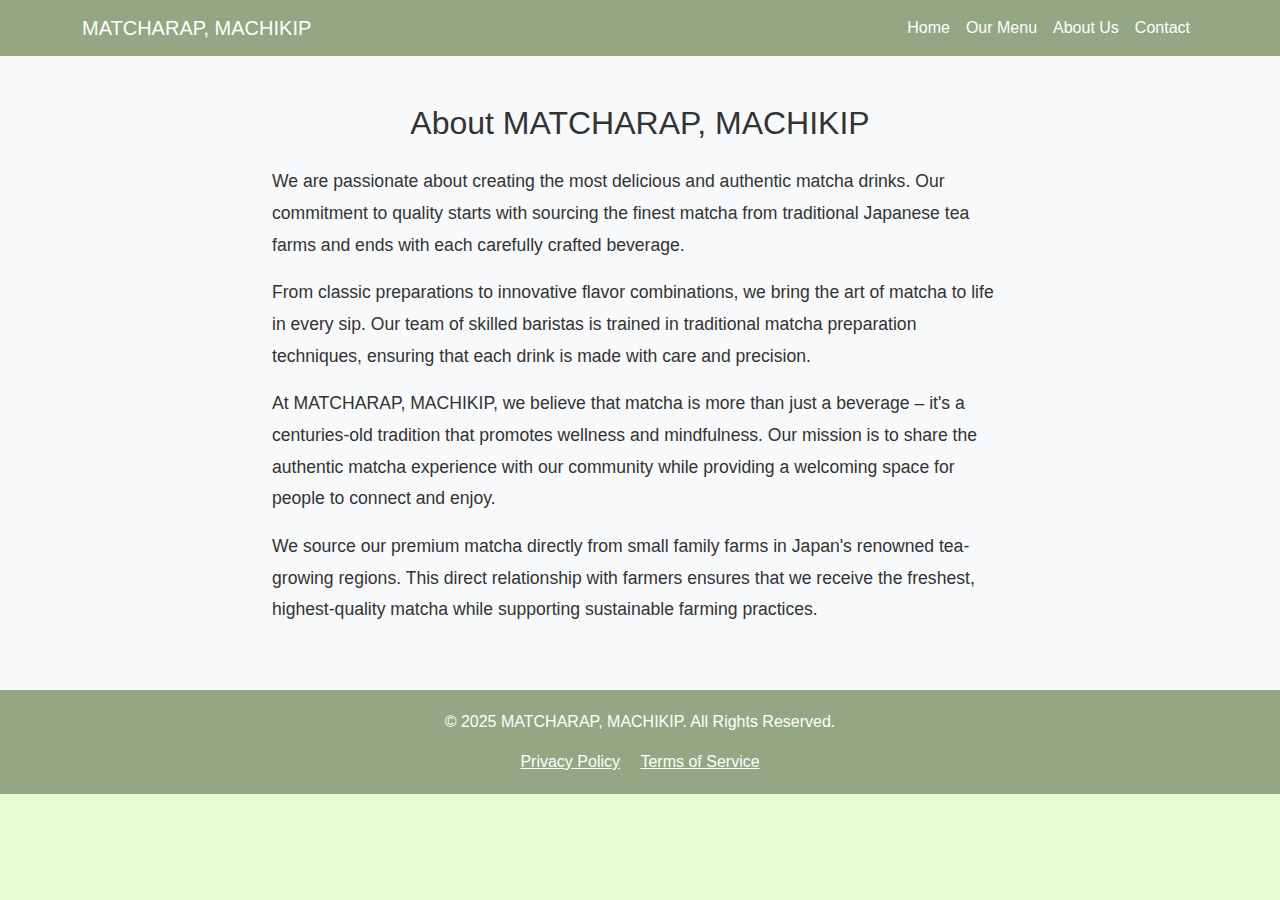
==== about.html @ 77ffc675 "first commit" ====
<!DOCTYPE html>
<html lang="en">
<head>
    <title>About Us - Matcharap, Machikip</title>
    <meta charset="UTF-8">
    <meta name="viewport" content="width=device-width, initial-scale=1.0">
    <link href="https://cdn.jsdelivr.net/npm/bootstrap@5.3.0/dist/css/bootstrap.min.css" rel="stylesheet">
    <style> 
        :root {
            --matcha-green: #2d8c4f;
            --matcha-light-green: #90ee90;
            --background-color: #f4f4f4;
        }
        
        body {
            font-family: 'Arial', sans-serif;
            background-color: #E5FDD1;
            color: #333;
        }
    
        .navbar {
            background-color: #94A684;
        }
    
        .navbar-brand, .navbar-nav .nav-link {
            color: white !important;
        }
        
        .about-section {
            padding: 80px 0;
        }
        
        .about-section p {
            font-size: 1.1rem;
            line-height: 1.8;
        }
    
        .footer {
            background-color: #94A684;
            color: white;
            padding: 20px 0;
        }
    </style>
</head>
<body>
    <!-- Navigation -->
    <nav class="navbar navbar-expand-lg navbar-dark">
        <div class="container">
            <a class="navbar-brand" href="index.html">MATCHARAP, MACHIKIP</a>
            <button class="navbar-toggler" type="button" data-bs-toggle="collapse" data-bs-target="#navbarNav">
                <span class="navbar-toggler-icon"></span>
            </button>
            <div class="collapse navbar-collapse" id="navbarNav">
                <ul class="navbar-nav ms-auto">
                    <li class="nav-item"><a class="nav-link" href="index.html">Home</a></li>
                    <li class="nav-item"><a class="nav-link" href="menu.html">Our Menu</a></li>
                    <li class="nav-item"><a class="nav-link" href="about.html">About Us</a></li>
                    <li class="nav-item"><a class="nav-link" href="contact.html">Contact</a></li>
                </ul>
            </div>
        </div>
    </nav>

    <!-- About Section -->
    <section class="about-section py-5 bg-light">
        <div class="container">
            <h2 class="text-center mb-4">About MATCHARAP, MACHIKIP</h2>
            <div class="row">
                <div class="col-md-8 mx-auto">
                    <p>We are passionate about creating the most delicious and authentic matcha drinks. Our commitment to quality starts with sourcing the finest matcha from traditional Japanese tea farms and ends with each carefully crafted beverage.</p>
                    <p>From classic preparations to innovative flavor combinations, we bring the art of matcha to life in every sip. Our team of skilled baristas is trained in traditional matcha preparation techniques, ensuring that each drink is made with care and precision.</p>
                    <p>At MATCHARAP, MACHIKIP, we believe that matcha is more than just a beverage – it's a centuries-old tradition that promotes wellness and mindfulness. Our mission is to share the authentic matcha experience with our community while providing a welcoming space for people to connect and enjoy.</p>
                    <p>We source our premium matcha directly from small family farms in Japan's renowned tea-growing regions. This direct relationship with farmers ensures that we receive the freshest, highest-quality matcha while supporting sustainable farming practices.</p>
                </div>
            </div>
        </div>
    </section>

    <!-- Footer -->
    <footer class="footer text-center">
        <div class="container">
            <p>&copy; 2025 MATCHARAP, MACHIKIP. All Rights Reserved.</p>
            <div>
                <a href="#" class="text-white mx-2">Privacy Policy</a>
                <a href="#" class="text-white mx-2">Terms of Service</a>
            </div>
        </div>
    </footer>

    <script src="https://cdn.jsdelivr.net/npm/bootstrap@5.3.0/dist/js/bootstrap.bundle.min.js"></script>
</body>
</html>
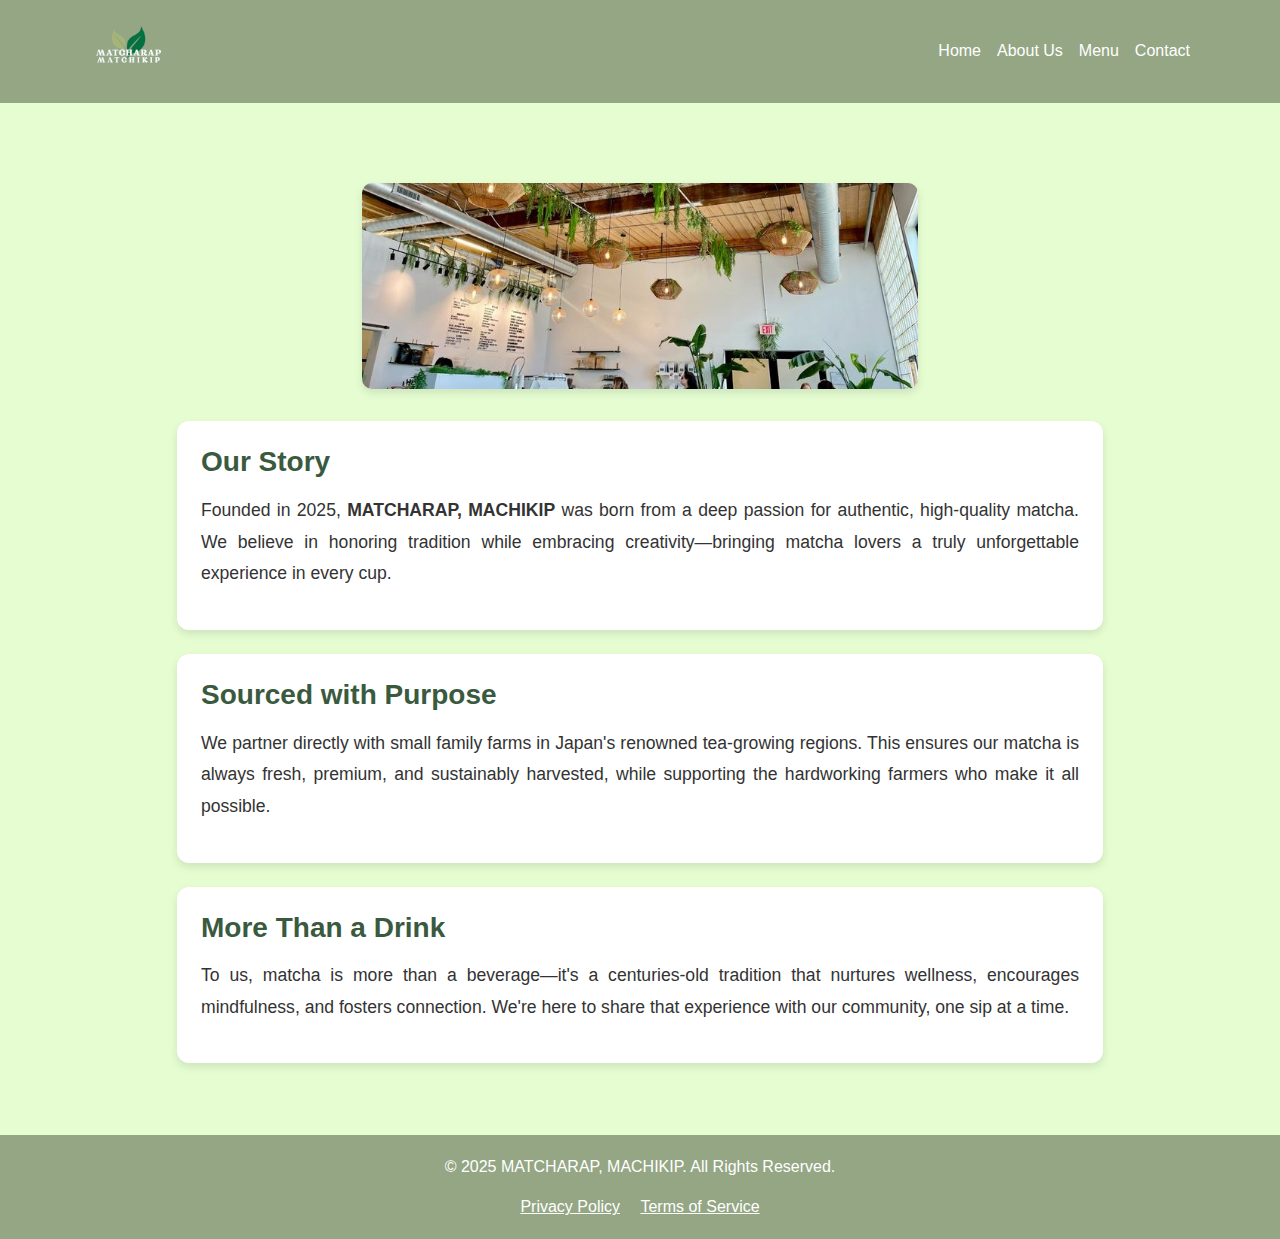
==== commit dba03e19: "updated" ====
--- a/about.html
+++ b/about.html
@@ -13,19 +13,42 @@
         }
         
         body {
-            font-family: 'Arial', sans-serif;
+            font-family: 'Segoe UI', Tahoma, Geneva, Verdana, sans-serif;
             background-color: #E5FDD1;
             color: #333;
+            overflow-x: hidden;
+            max-width: 100%;
+            margin: 0;
+            padding: 0;
         }
     
+        /* Navigation */
         .navbar {
             background-color: #94A684;
+            padding: 0.3rem 1rem;
         }
     
         .navbar-brand, .navbar-nav .nav-link {
             color: white !important;
         }
         
+        .navbar-brand {
+            padding: 0.25rem;
+        }
+        
+        .logo {
+            height: 85px;
+            width: auto;
+            padding: 0;
+            margin: 0;
+        }
+        
+        .nav-link {
+            padding: 0.3rem 0.5rem !important;
+        }
+        
+        
+        /* About Section */
         .about-section {
             padding: 80px 0;
         }
@@ -33,12 +56,48 @@
         .about-section p {
             font-size: 1.1rem;
             line-height: 1.8;
+            text-align: justify;
+        }
+        
+        .about-section h3 {
+            color: #3a5a40;
+            margin-bottom: 1rem;
+            font-weight: bold;
+        }
+        
+        .about-image {
+            width: 60%;  
+            max-width: 600px;  
+            border-radius: 10px;
+            box-shadow: 0 4px 8px rgba(0,0,0,0.1);
+            margin: 0rem auto;
+        }
+        
+        .about-card {
+            background-color: white;
+            border-radius: 12px;
+            box-shadow: 0 4px 8px rgba(0,0,0,0.1);
+            padding: 1.5rem;
+            margin-bottom: 1.5rem;
+            transition: transform 0.3s ease, box-shadow 0.3s ease;
+        }
+        
+        .about-card:hover {
+            transform: translateY(-5px);
+            box-shadow: 0 8px 16px rgba(0,0,0,0.15);
+        }
+        
+        .image-container {
+            margin: 2rem 0;
+            text-align: center;
         }
     
+        /* Footer */
         .footer {
             background-color: #94A684;
             color: white;
             padding: 20px 0;
+            width: 100%;
         }
     </style>
 </head>
@@ -46,15 +105,17 @@
     <!-- Navigation -->
     <nav class="navbar navbar-expand-lg navbar-dark">
         <div class="container">
-            <a class="navbar-brand" href="index.html">MATCHARAP, MACHIKIP</a>
+            <a class="navbar-brand" href="index.html">
+                <img src="logo.png" alt="Matcharap, Machikip Logo" class="logo">
+            </a>
             <button class="navbar-toggler" type="button" data-bs-toggle="collapse" data-bs-target="#navbarNav">
                 <span class="navbar-toggler-icon"></span>
             </button>
             <div class="collapse navbar-collapse" id="navbarNav">
                 <ul class="navbar-nav ms-auto">
                     <li class="nav-item"><a class="nav-link" href="index.html">Home</a></li>
-                    <li class="nav-item"><a class="nav-link" href="menu.html">Our Menu</a></li>
                     <li class="nav-item"><a class="nav-link" href="about.html">About Us</a></li>
+                    <li class="nav-item"><a class="nav-link" href="menu.html">Menu</a></li>
                     <li class="nav-item"><a class="nav-link" href="contact.html">Contact</a></li>
                 </ul>
             </div>
@@ -62,15 +123,38 @@
     </nav>
 
     <!-- About Section -->
-    <section class="about-section py-5 bg-light">
+    <section class="about-section py-5">
         <div class="container">
-            <h2 class="text-center mb-4">About MATCHARAP, MACHIKIP</h2>
+            
+            <!-- Image Container -->
             <div class="row">
-                <div class="col-md-8 mx-auto">
-                    <p>We are passionate about creating the most delicious and authentic matcha drinks. Our commitment to quality starts with sourcing the finest matcha from traditional Japanese tea farms and ends with each carefully crafted beverage.</p>
-                    <p>From classic preparations to innovative flavor combinations, we bring the art of matcha to life in every sip. Our team of skilled baristas is trained in traditional matcha preparation techniques, ensuring that each drink is made with care and precision.</p>
-                    <p>At MATCHARAP, MACHIKIP, we believe that matcha is more than just a beverage – it's a centuries-old tradition that promotes wellness and mindfulness. Our mission is to share the authentic matcha experience with our community while providing a welcoming space for people to connect and enjoy.</p>
-                    <p>We source our premium matcha directly from small family farms in Japan's renowned tea-growing regions. This direct relationship with farmers ensures that we receive the freshest, highest-quality matcha while supporting sustainable farming practices.</p>
+                <div class="col-md-10 mx-auto">
+                    <div class="image-container">
+                        <img src="place.jfif" alt="Our Matcha Shop" class="about-image">
+                    </div>
+                </div>
+            </div>
+            
+            <div class="row">
+                <div class="col-md-10 mx-auto">
+                    <!-- Our Story Card -->
+                    <div class="about-card">
+                        <h3>Our Story</h3>
+                        <p>Founded in 2025, <strong>MATCHARAP, MACHIKIP</strong> was born from a deep passion for authentic, high-quality matcha. We believe in honoring tradition while embracing creativity—bringing matcha lovers a truly unforgettable experience in every cup.</p>
+                    </div>
+                    
+                    <!-- Sourced with Purpose Card -->
+                    <div class="about-card">
+                        <h3>Sourced with Purpose</h3>
+                        <p>We partner directly with small family farms in Japan's renowned tea-growing regions. This ensures our matcha is always fresh, premium, and sustainably harvested, while supporting the hardworking farmers who make it all possible.</p>
+                    </div>
+                
+                    
+                    <!-- More Than a Drink Card -->
+                    <div class="about-card">
+                        <h3>More Than a Drink</h3>
+                        <p>To us, matcha is more than a beverage—it's a centuries-old tradition that nurtures wellness, encourages mindfulness, and fosters connection. We're here to share that experience with our community, one sip at a time.</p>
+                    </div>
                 </div>
             </div>
         </div>
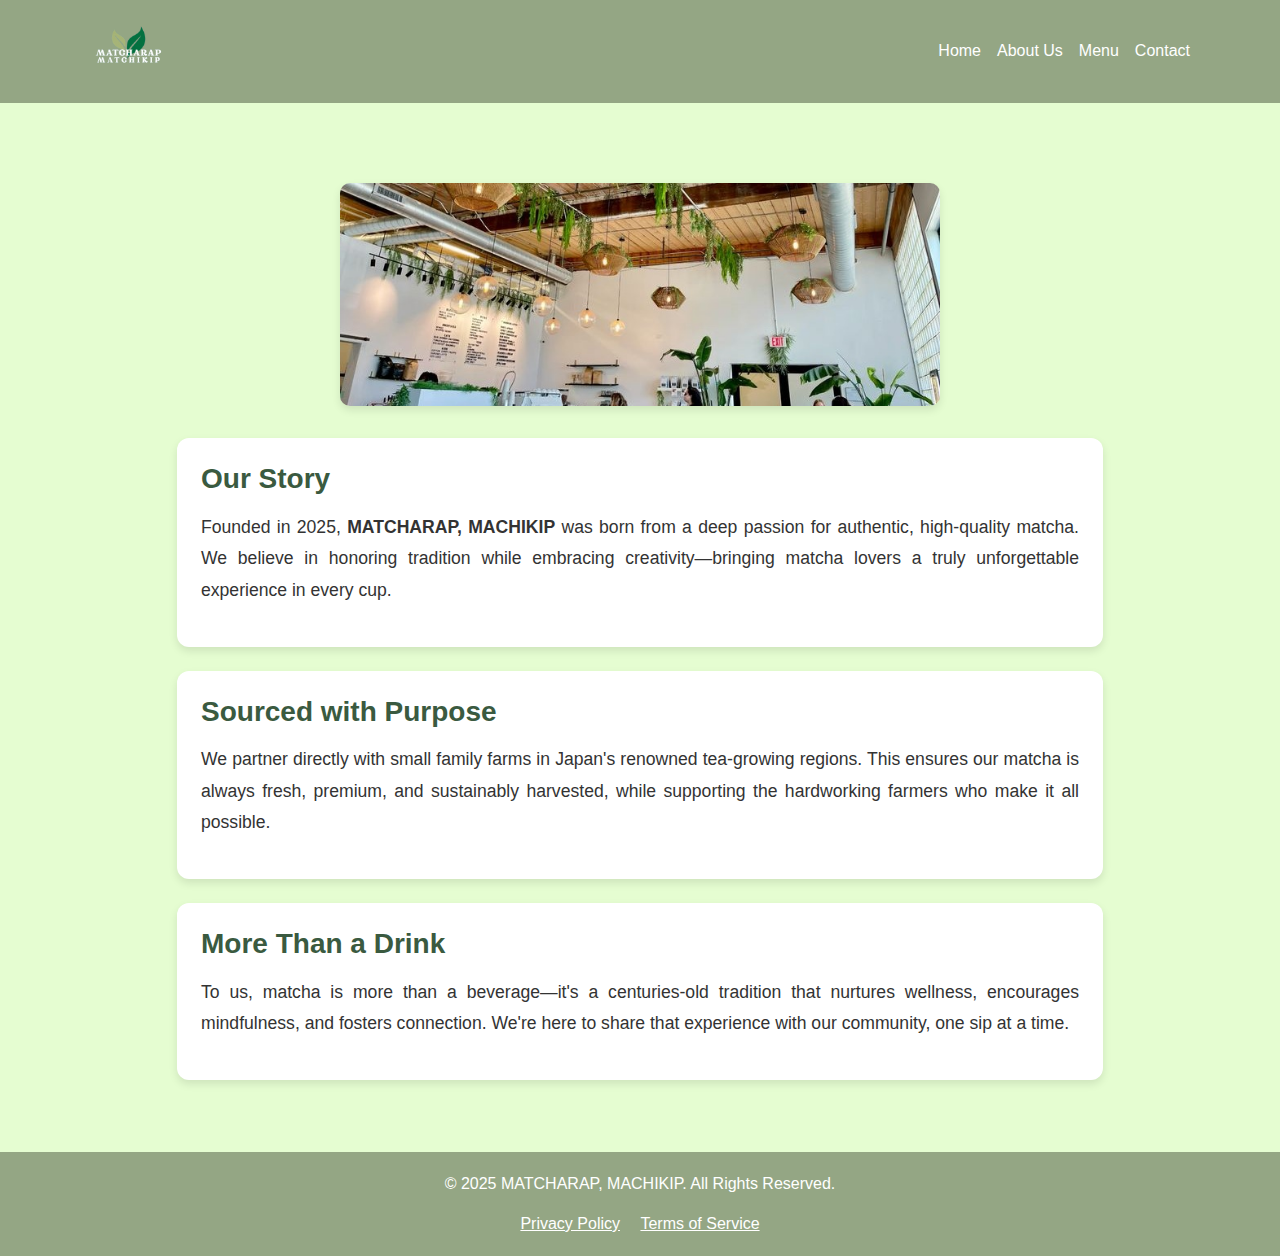
==== commit d2a14e05: "updated" ====
--- a/about.html
+++ b/about.html
@@ -66,7 +66,7 @@
         }
         
         .about-image {
-            width: 60%;  
+            width: 80%;  
             max-width: 600px;  
             border-radius: 10px;
             box-shadow: 0 4px 8px rgba(0,0,0,0.1);
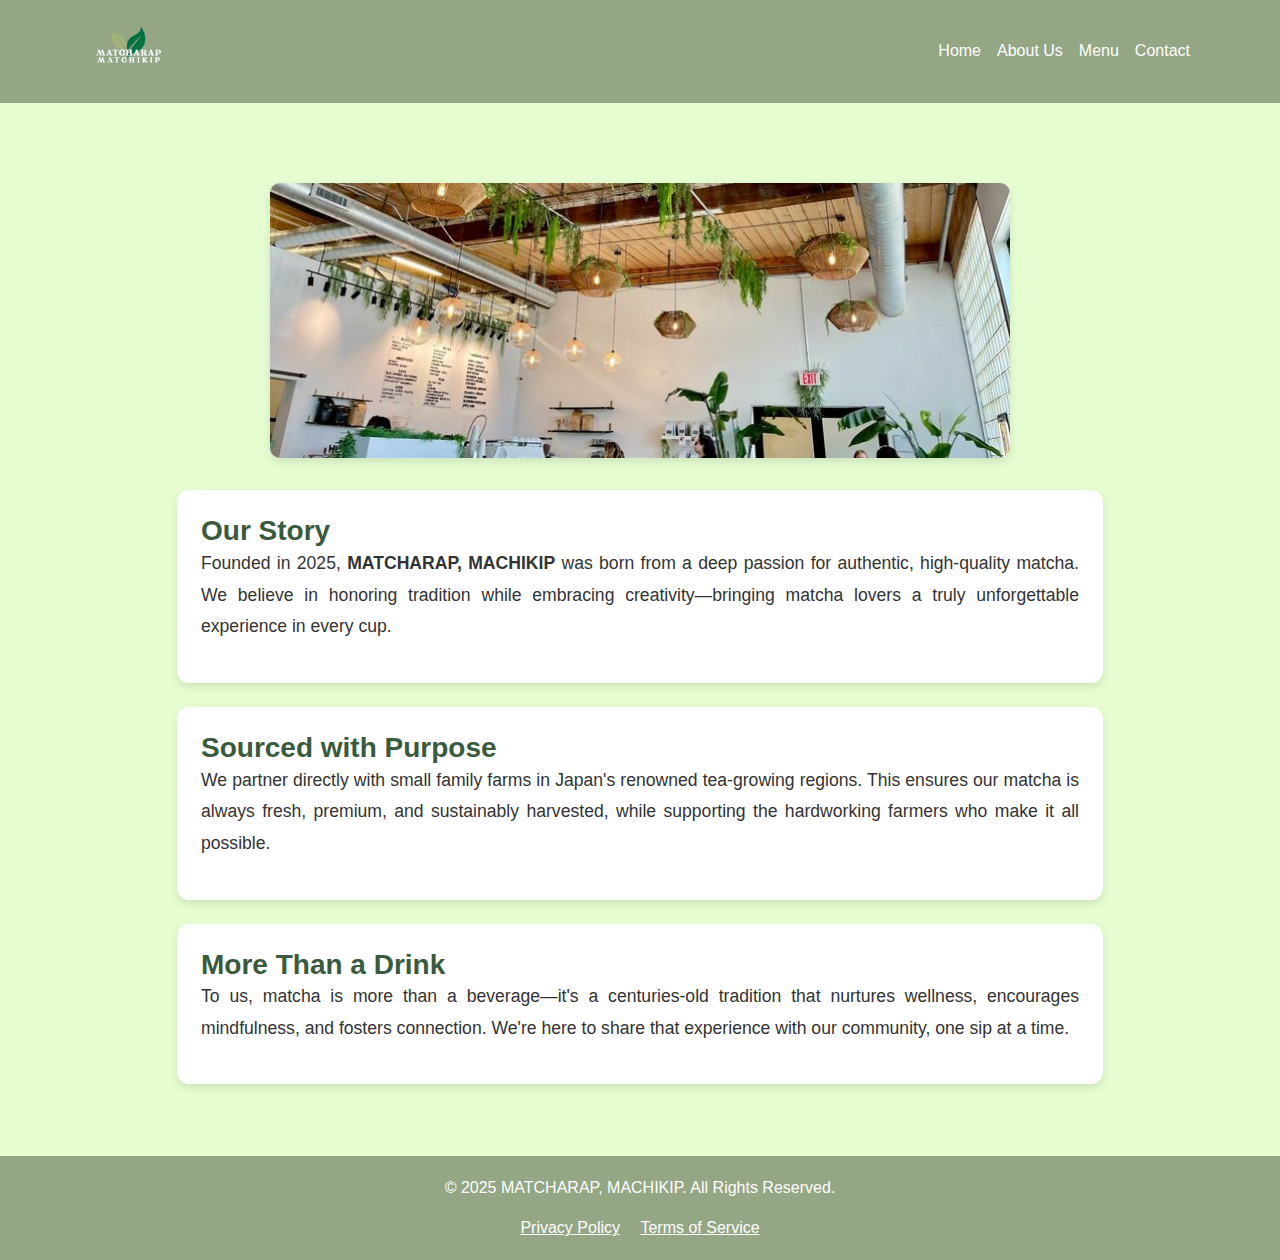
==== commit 1776f1c4: "updated" ====
--- a/about.html
+++ b/about.html
@@ -50,7 +50,7 @@
         
         /* About Section */
         .about-section {
-            padding: 80px 0;
+            padding: 70px 0;
         }
         
         .about-section p {
@@ -61,13 +61,13 @@
         
         .about-section h3 {
             color: #3a5a40;
-            margin-bottom: 1rem;
+            margin-bottom: 0rem;
             font-weight: bold;
         }
         
         .about-image {
             width: 80%;  
-            max-width: 600px;  
+            max-width: 950px;  
             border-radius: 10px;
             box-shadow: 0 4px 8px rgba(0,0,0,0.1);
             margin: 0rem auto;
